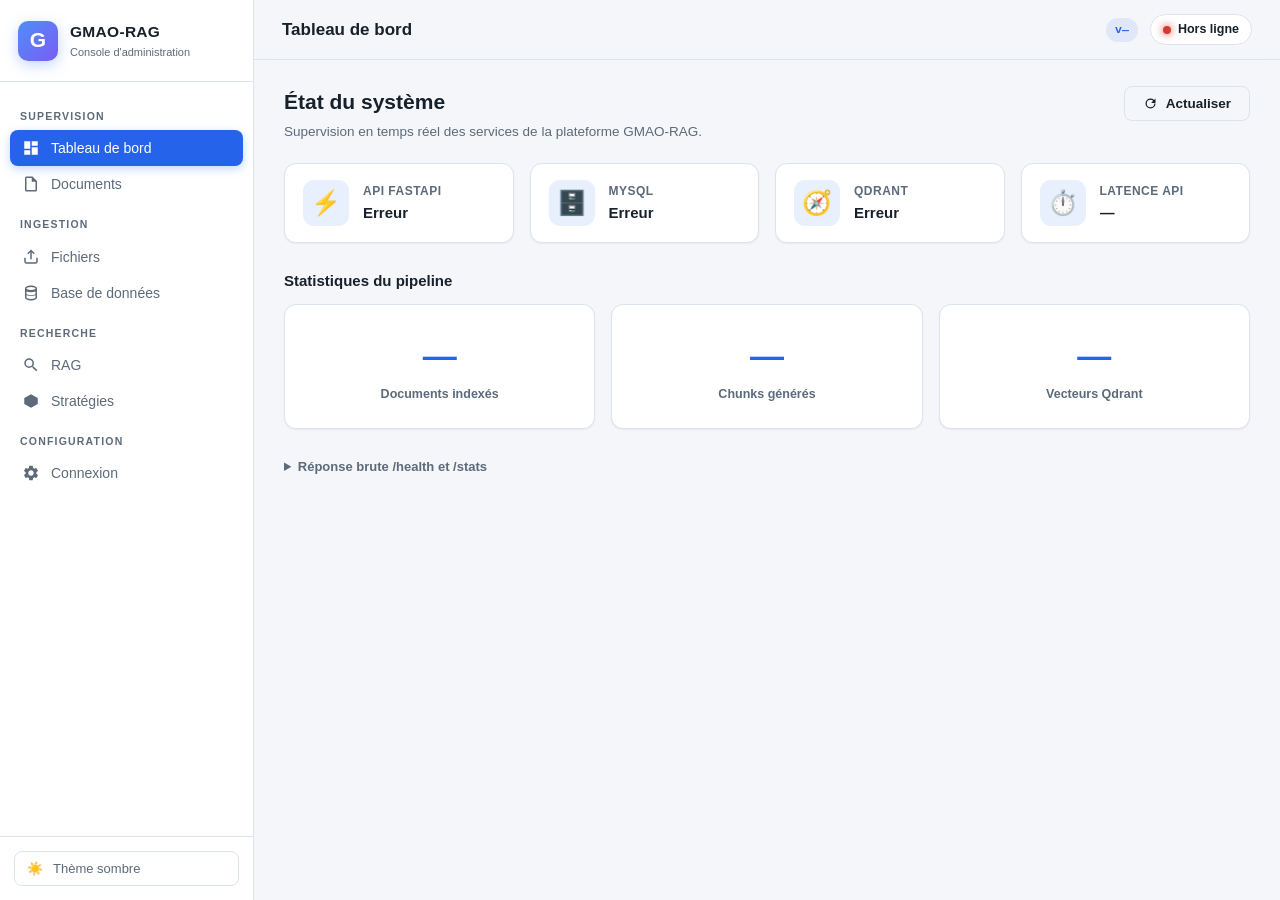
==== GMAO-RAG/static/index.html @ fc44004f "feat(gmao-ocr): add OCR microservice (QR decoding by photo, SVG/PNG/EPS)" ====
<!DOCTYPE html>
<html lang="fr" data-theme="dark">
<head>
  <meta charset="UTF-8">
  <meta name="viewport" content="width=device-width, initial-scale=1.0">
  <title>GMAO-RAG · Console d'administration</title>
  <link rel="icon" href="data:image/svg+xml,%3Csvg xmlns='http://www.w3.org/2000/svg' viewBox='0 0 32 32'%3E%3Crect width='32' height='32' rx='7' fill='%234f8ef7'/%3E%3Ctext x='16' y='22' font-size='16' font-family='Arial' font-weight='bold' fill='white' text-anchor='middle'%3EG%3C/text%3E%3C/svg%3E">
  <link rel="stylesheet" href="styles.css">
</head>
<body>

  <aside class="sidebar" id="sidebar">
    <div class="brand">
      <div class="brand-logo">G</div>
      <div class="brand-text">
        <span class="brand-name">GMAO-RAG</span>
        <span class="brand-sub">Console d'administration</span>
      </div>
    </div>

    <nav class="nav">
      <p class="nav-label">Supervision</p>
      <button class="nav-item active" data-section="dashboard">
        <svg viewBox="0 0 24 24"><path d="M3 13h8V3H3v10zm0 8h8v-6H3v6zm10 0h8V11h-8v10zm0-18v6h8V3h-8z"/></svg>
        Tableau de bord
      </button>
      <button class="nav-item" data-section="documents">
        <svg viewBox="0 0 24 24"><path d="M14 2H6a2 2 0 0 0-2 2v16a2 2 0 0 0 2 2h12a2 2 0 0 0 2-2V8l-6-6zm4 18H6V4h7v5h5v11z"/></svg>
        Documents
      </button>

      <p class="nav-label">Ingestion</p>
      <button class="nav-item" data-section="ingest-files">
        <svg viewBox="0 0 24 24"><path d="M19 13v5a1 1 0 0 1-1 1H6a1 1 0 0 1-1-1v-5H3v5a3 3 0 0 0 3 3h12a3 3 0 0 0 3-3v-5h-2zM11 5.83 8.41 8.41 7 7l5-5 5 5-1.41 1.41L13 5.83V15h-2V5.83z"/></svg>
        Fichiers
      </button>
      <button class="nav-item" data-section="ingest-db">
        <svg viewBox="0 0 24 24"><path d="M12 2C7.58 2 4 3.79 4 6v12c0 2.21 3.58 4 8 4s8-1.79 8-4V6c0-2.21-3.58-4-8-4zm0 2c3.87 0 6 1.5 6 2s-2.13 2-6 2-6-1.5-6-2 2.13-2 6-2zm6 14c0 .5-2.13 2-6 2s-6-1.5-6-2v-3.09C7.61 15.57 9.72 16 12 16s4.39-.43 6-1.09V18zm0-5c0 .5-2.13 2-6 2s-6-1.5-6-2V9.91C7.61 10.57 9.72 11 12 11s4.39-.43 6-1.09V13z"/></svg>
        Base de données
      </button>

      <p class="nav-label">Recherche</p>
      <button class="nav-item" data-section="rag">
        <svg viewBox="0 0 24 24"><path d="M15.5 14h-.79l-.28-.27A6.47 6.47 0 0 0 16 9.5 6.5 6.5 0 1 0 9.5 16c1.61 0 3.09-.59 4.23-1.57l.27.28v.79l5 4.99L20.49 19l-4.99-5zm-6 0C7 14 5 12 5 9.5S7 5 9.5 5 14 7 14 9.5 12 14 9.5 14z"/></svg>
        RAG
      </button>
      <button class="nav-item" data-section="strategies">
        <svg viewBox="0 0 24 24"><path d="M21 8l-9-5-9 5v8l9 5 9-5V8z"/><path d="M12 22v-9l9-5M12 13 3 8" fill="none" stroke-width="1"/></svg>
        Stratégies
      </button>

      <p class="nav-label">Configuration</p>
      <button class="nav-item" data-section="settings">
        <svg viewBox="0 0 24 24"><path d="M19.14 12.94c.04-.3.06-.61.06-.94 0-.32-.02-.64-.07-.94l2.03-1.58a.49.49 0 0 0 .12-.61l-1.92-3.32a.488.488 0 0 0-.59-.22l-2.39.96c-.5-.38-1.03-.7-1.62-.94l-.36-2.54a.484.484 0 0 0-.48-.41h-3.84c-.24 0-.43.17-.47.41l-.36 2.54c-.59.24-1.13.57-1.62.94l-2.39-.96c-.22-.08-.47 0-.59.22L2.74 8.87c-.12.21-.08.47.12.61l2.03 1.58c-.05.3-.09.63-.09.94s.02.64.07.94l-2.03 1.58a.49.49 0 0 0-.12.61l1.92 3.32c.12.22.37.29.59.22l2.39-.96c.5.38 1.03.7 1.62.94l.36 2.54c.05.24.24.41.48.41h3.84c.24 0 .44-.17.47-.41l.36-2.54c.59-.24 1.13-.56 1.62-.94l2.39.96c.22.08.47 0 .59-.22l1.92-3.32c.12-.22.07-.47-.12-.61l-2.01-1.58zM12 15.6A3.61 3.61 0 0 1 8.4 12c0-1.98 1.62-3.6 3.6-3.6s3.6 1.62 3.6 3.6-1.62 3.6-3.6 3.6z"/></svg>
        Connexion
      </button>
    </nav>

    <div class="sidebar-footer">
      <button class="theme-toggle" id="themeToggle" title="Basculer le thème">
        <span class="theme-icon-dark">🌙</span>
        <span class="theme-icon-light">☀️</span>
        <span id="themeLabel">Thème clair</span>
      </button>
    </div>
  </aside>

  <div class="main">

    <header class="topbar">
      <button class="burger" id="burgerBtn" aria-label="Menu">
        <span></span><span></span><span></span>
      </button>
      <h1 id="pageTitle">Tableau de bord</h1>
      <div class="topbar-right">
        <span class="version-badge" id="apiVersionBadge">v—</span>
        <div class="health-pill" id="healthPill">
          <span class="dot"></span><span id="healthPillText">Vérification…</span>
        </div>
      </div>
    </header>

    <main class="content">

      <!-- ═══════════ TABLEAU DE BORD ═══════════ -->
      <section class="section active" id="section-dashboard">
        <div class="section-head">
          <div>
            <h2>État du système</h2>
            <p class="section-desc">Supervision en temps réel des services de la plateforme GMAO-RAG.</p>
          </div>
          <button class="btn btn-outline" id="dashRefresh">
            <svg viewBox="0 0 24 24"><path d="M17.65 6.35A7.95 7.95 0 0 0 12 4a8 8 0 1 0 8 8h-2a6 6 0 1 1-6-6c1.66 0 3.14.69 4.22 1.78L13 11h7V4l-2.35 2.35z"/></svg>
            Actualiser
          </button>
        </div>

        <div class="grid grid-4">
          <div class="card status-card" id="cardApi">
            <div class="status-icon">⚡</div>
            <div class="status-body">
              <span class="status-name">API FastAPI</span>
              <span class="status-value" data-value>—</span>
            </div>
          </div>
          <div class="card status-card" id="cardMysql">
            <div class="status-icon">🗄️</div>
            <div class="status-body">
              <span class="status-name">MySQL</span>
              <span class="status-value" data-value>—</span>
            </div>
          </div>
          <div class="card status-card" id="cardQdrant">
            <div class="status-icon">🧭</div>
            <div class="status-body">
              <span class="status-name">Qdrant</span>
              <span class="status-value" data-value>—</span>
            </div>
          </div>
          <div class="card status-card" id="cardLatency">
            <div class="status-icon">⏱️</div>
            <div class="status-body">
              <span class="status-name">Latence API</span>
              <span class="status-value" data-value>—</span>
            </div>
          </div>
        </div>

        <h3 class="sub-title">Statistiques du pipeline</h3>
        <div class="grid grid-3">
          <div class="card stat-card">
            <span class="stat-number" id="statDocs">—</span>
            <span class="stat-label">Documents indexés</span>
          </div>
          <div class="card stat-card">
            <span class="stat-number" id="statChunks">—</span>
            <span class="stat-label">Chunks générés</span>
          </div>
          <div class="card stat-card">
            <span class="stat-number" id="statPoints">—</span>
            <span class="stat-label">Vecteurs Qdrant</span>
          </div>
        </div>

        <details class="raw-json">
          <summary>Réponse brute /health et /stats</summary>
          <pre id="dashRaw"></pre>
        </details>
      </section>

      <!-- ═══════════ DOCUMENTS ═══════════ -->
      <section class="section" id="section-documents">
        <div class="section-head">
          <div>
            <h2>Documents indexés</h2>
            <p class="section-desc">Consultez, détaillez ou supprimez les documents de la base de connaissances.</p>
          </div>
          <button class="btn btn-outline" id="docsRefresh">
            <svg viewBox="0 0 24 24"><path d="M17.65 6.35A7.95 7.95 0 0 0 12 4a8 8 0 1 0 8 8h-2a6 6 0 1 1-6-6c1.66 0 3.14.69 4.22 1.78L13 11h7V4l-2.35 2.35z"/></svg>
            Actualiser
          </button>
        </div>

        <div class="card table-card">
          <table class="table">
            <thead>
              <tr>
                <th>ID</th><th>Nom</th><th>Type</th><th>Chunks</th><th>Indexé</th><th class="th-actions">Actions</th>
              </tr>
            </thead>
            <tbody id="docsTbody"></tbody>
          </table>
          <div class="empty-state hidden" id="docsEmpty">
            <span class="empty-icon">📄</span>
            <p>Aucun document indexé pour le moment.</p>
            <p class="empty-hint">Utilisez l'onglet « Fichiers » pour ingérer vos premiers documents.</p>
          </div>
        </div>
      </section>

      <!-- ═══════════ INGESTION FICHIERS ═══════════ -->
      <section class="section" id="section-ingest-files">
        <div class="section-head">
          <div>
            <h2>Ingestion de fichiers</h2>
            <p class="section-desc">Chargez des documents dans le pipeline RAG (découpage, embedding, indexation).</p>
          </div>
        </div>

        <div class="card">
          <div class="dropzone" id="dropZone">
            <input type="file" id="fileInput" multiple
                   accept=".pdf,.docx,.txt,.md,.markdown,.csv,.json,.xlsx,.html,.htm">
            <div class="dropzone-inner">
              <span class="dropzone-icon">📥</span>
              <p><strong>Glissez-déposez</strong> vos fichiers ici<br>ou</p>
              <button type="button" class="btn btn-primary" id="btnPickFiles">Parcourir…</button>
              <p class="dropzone-formats">Formats acceptés : PDF · DOCX · TXT · MD · CSV · JSON · XLSX · HTML</p>
            </div>
          </div>

          <ul class="files-list" id="filesList"></ul>

          <div class="form-actions">
            <button class="btn btn-primary btn-lg" id="btnUpload" disabled>
              Lancer l'ingestion
            </button>
            <button class="btn btn-ghost" id="btnClearFiles" disabled>Vider la liste</button>
          </div>
        </div>

        <div id="ingestFilesResult"></div>
      </section>

      <!-- ═══════════ INGESTION BDD ═══════════ -->
      <section class="section" id="section-ingest-db">
        <div class="section-head">
          <div>
            <h2>Ingestion depuis MySQL</h2>
            <p class="section-desc">Indexez le contenu d'une table ou le résultat d'une requête SQL.</p>
          </div>
        </div>

        <form class="card form-grid" id="dbForm">
          <div class="field">
            <label for="dbHost">Hôte <span class="req">*</span></label>
            <input type="text" id="dbHost" value="mysql" required>
          </div>
          <div class="field">
            <label for="dbPort">Port</label>
            <input type="number" id="dbPort" value="3306" min="1" max="65535">
          </div>
          <div class="field">
            <label for="dbName">Base de données <span class="req">*</span></label>
            <input type="text" id="dbName" value="gmao_rag" required>
          </div>
          <div class="field">
            <label for="dbUser">Utilisateur <span class="req">*</span></label>
            <input type="text" id="dbUser" value="root" required>
          </div>
          <div class="field">
            <label for="dbPass">Mot de passe <span class="req">*</span></label>
            <input type="password" id="dbPass" required>
          </div>
          <div class="field">
            <label for="dbTable">Table <span class="req">*</span></label>
            <input type="text" id="dbTable" placeholder="ex : equipements" required>
          </div>
          <div class="field field-full">
            <label for="dbQuery">Requête SQL personnalisée <span class="opt">(optionnel — remplace la table)</span></label>
            <textarea id="dbQuery" rows="3" placeholder="SELECT * FROM equipements WHERE actif = 1"></textarea>
          </div>
          <div class="field">
            <label for="dbEquip">ID équipement <span class="opt">(optionnel)</span></label>
            <input type="number" id="dbEquip" placeholder="ex : 42">
          </div>
          <div class="field-pair">
            <div class="field">
              <label for="dbChunkSize">Taille des chunks</label>
              <input type="number" id="dbChunkSize" value="500" min="100" max="4000">
            </div>
            <div class="field">
              <label for="dbChunkOverlap">Chevauchement</label>
              <input type="number" id="dbChunkOverlap" value="50" min="0" max="1000">
            </div>
          </div>
          <div class="form-actions field-full">
            <button type="submit" class="btn btn-primary btn-lg" id="btnDbIngest">Indexer les données</button>
          </div>
        </form>

        <div id="dbResult"></div>
      </section>

      <!-- ═══════════ RECHERCHE RAG ═══════════ -->
      <section class="section" id="section-rag">
        <div class="section-head">
          <div>
            <h2>Recherche intelligente</h2>
            <p class="section-desc">Interrogez la base de connaissances avec récupération, reranking et génération.</p>
          </div>
        </div>

        <div class="seg-tabs" role="tablist">
          <button class="seg-tab active" data-ragtab="search">🔍 Recherche complète</button>
          <button class="seg-tab" data-ragtab="retrieve">📑 Chunks bruts</button>
          <button class="seg-tab" data-ragtab="rerank">📊 Re-ranking</button>
        </div>

        <div class="rag-panel active" id="rag-search">
          <form class="card form-col" id="searchForm">
            <div class="field">
              <label for="sQuery">Votre question <span class="req">*</span></label>
              <textarea id="sQuery" rows="3" placeholder="ex : Quelle est la procédure de vidange de la pompe P-101 ?" required></textarea>
            </div>
            <div class="form-row">
              <div class="field field-sm">
                <label for="sTopK">Top K</label>
                <input type="number" id="sTopK" value="5" min="1" max="50">
              </div>
              <label class="check">
                <input type="checkbox" id="sRerank" checked>
                <span>Re-ranking</span>
              </label>
              <label class="check">
                <input type="checkbox" id="sGenerate" checked>
                <span>Génération LLM</span>
              </label>
            </div>
            <div class="form-actions">
              <button type="submit" class="btn btn-primary btn-lg" id="btnSearch">Rechercher</button>
            </div>
          </form>
          <div id="searchResult"></div>
        </div>

        <div class="rag-panel" id="rag-retrieve">
          <form class="card form-col" id="retrieveForm">
            <div class="field">
              <label for="rQuery">Requête <span class="req">*</span></label>
              <textarea id="rQuery" rows="2" placeholder="Texte à rechercher dans les chunks…" required></textarea>
            </div>
            <div class="form-row">
              <div class="field field-sm">
                <label for="rTopK">Top K</label>
                <input type="number" id="rTopK" value="10" min="1" max="100">
              </div>
            </div>
            <div class="form-actions">
              <button type="submit" class="btn btn-primary btn-lg" id="btnRetrieve">Récupérer</button>
            </div>
          </form>
          <div id="retrieveResult"></div>
        </div>

        <div class="rag-panel" id="rag-rerank">
          <form class="card form-col" id="rerankForm">
            <div class="field">
              <label for="rrQuery">Requête <span class="req">*</span></label>
              <input type="text" id="rrQuery" placeholder="Question de référence" required>
            </div>
            <div class="field">
              <label for="rrCandidates">Candidats (JSON) <span class="req">*</span></label>
              <textarea id="rrCandidates" rows="7" required
                placeholder='[{"chunk_id": "c1", "content": "Texte du chunk…", "score": 0.42}]'></textarea>
            </div>
            <div class="form-row">
              <div class="field field-sm">
                <label for="rrTopK">Top K</label>
                <input type="number" id="rrTopK" min="1" placeholder="tous">
              </div>
            </div>
            <div class="form-actions">
              <button type="submit" class="btn btn-primary btn-lg" id="btnRerank">Re-classer</button>
            </div>
          </form>
          <div id="rerankResult"></div>
        </div>
      </section>

      <!-- ═══════════ STRATÉGIES ═══════════ -->
      <section class="section" id="section-strategies">
        <div class="section-head">
          <div>
            <h2>Stratégies disponibles</h2>
            <p class="section-desc">Composants enregistrés pour chaque couche du pipeline RAG.</p>
          </div>
          <button class="btn btn-outline" id="stratRefresh">
            <svg viewBox="0 0 24 24"><path d="M17.65 6.35A7.95 7.95 0 0 0 12 4a8 8 0 1 0 8 8h-2a6 6 0 1 1-6-6c1.66 0 3.14.69 4.22 1.78L13 11h7V4l-2.35 2.35z"/></svg>
            Actualiser
          </button>
        </div>

        <div class="grid grid-2">
          <div class="card strat-card">
            <h3>🔎 Récupération <span class="tag">retrieval</span></h3>
            <div class="chips" id="stratRetrieval"></div>
          </div>
          <div class="card strat-card">
            <h3>♻️ Re-ranking <span class="tag">reranker</span></h3>
            <div class="chips" id="stratReranker"></div>
          </div>
          <div class="card strat-card">
            <h3>🤖 LLM <span class="tag">génération</span></h3>
            <div class="chips" id="stratLlm"></div>
          </div>
          <div class="card strat-card">
            <h3>🧮 Embedding <span class="tag">vectorisation</span></h3>
            <div class="chips" id="stratEmbedding"></div>
          </div>
        </div>
      </section>

      <!-- ═══════════ CONNEXION ═══════════ -->
      <section class="section" id="section-settings">
        <div class="section-head">
          <div>
            <h2>Connexion à l'API</h2>
            <p class="section-desc">Configurez l'URL de l'API et votre clé d'authentification Bearer.</p>
          </div>
        </div>

        <form class="card form-col settings-card" id="cfgForm">
          <div class="field">
            <label for="cfgUrl">URL de l'API</label>
            <input type="url" id="cfgUrl" value="http://localhost:8000" placeholder="http://localhost:8000">
          </div>
          <div class="field">
            <label for="cfgToken">Clé API (RAG_API_KEY)</label>
            <div class="token-row">
              <input type="password" id="cfgToken" placeholder="VOTRE_TOKEN_SECU" autocomplete="off">
              <button type="button" class="btn btn-ghost" id="tokenToggle" title="Afficher / masquer">👁</button>
            </div>
            <p class="hint">Stockée uniquement dans le localStorage de votre navigateur.</p>
          </div>
          <div class="form-actions">
            <button type="button" class="btn btn-outline" id="btnTestConnexion">Tester la connexion</button>
            <button type="submit" class="btn btn-primary">Enregistrer</button>
          </div>
          <div id="cfgStatus"></div>
        </form>
      </section>

    </main>
  </div>

  <!-- Modal détail document -->
  <div class="modal-overlay hidden" id="docModal">
    <div class="modal">
      <div class="modal-head">
        <h3 id="docModalTitle">Détail du document</h3>
        <button class="modal-close" data-close="docModal">✕</button>
      </div>
      <div class="modal-body">
        <div id="docMeta" class="doc-meta"></div>
        <h4 class="sub-title">Chunks</h4>
        <div id="docChunks"></div>
      </div>
    </div>
  </div>

  <!-- Modal confirmation suppression -->
  <div class="modal-overlay hidden" id="confirmModal">
    <div class="modal modal-sm">
      <div class="modal-head">
        <h3>Confirmer la suppression</h3>
        <button class="modal-close" data-close="confirmModal">✕</button>
      </div>
      <div class="modal-body">
        <p id="confirmText">Cette action est irréversible.</p>
        <div class="form-actions">
          <button class="btn btn-ghost" data-close="confirmModal">Annuler</button>
          <button class="btn btn-danger" id="confirmYes">Supprimer</button>
        </div>
      </div>
    </div>
  </div>

  <div class="toasts" id="toasts"></div>

  <script src="app.js"></script>
</body>
</html>
---- GMAO-RAG/static/styles.css ----
:root {
  --sidebar-w: 254px;
  --radius: 12px;
  --radius-sm: 8px;
  --font: -apple-system, BlinkMacSystemFont, "Segoe UI", Roboto, "Helvetica Neue", Arial, sans-serif;
  --mono: "SF Mono", "Cascadia Code", Consolas, "Liberation Mono", monospace;
}

[data-theme="dark"] {
  --bg: #0b0f14;
  --bg-panel: #10151c;
  --card: #151b24;
  --card-hover: #1a2230;
  --border: #232d3b;
  --text: #e6edf3;
  --text-muted: #8b98a9;
  --accent: #4f8ef7;
  --accent-soft: rgba(79, 142, 247, 0.14);
  --accent-text: #7ab2ff;
  --success: #2ea86f;
  --success-soft: rgba(46, 168, 111, 0.15);
  --danger: #e5534b;
  --danger-soft: rgba(229, 83, 75, 0.13);
  --warning: #d29922;
  --warning-soft: rgba(210, 153, 34, 0.14);
  --shadow-sm: 0 1px 2px rgba(0, 0, 0, 0.3);
  --scrollbar: #2c3644;
}

[data-theme="light"] {
  --bg: #f4f6f9;
  --bg-panel: #ffffff;
  --card: #ffffff;
  --card-hover: #f0f4f9;
  --border: #dde3ec;
  --text: #17202b;
  --text-muted: #5c6a7a;
  --accent: #2563eb;
  --accent-soft: rgba(37, 99, 235, 0.10);
  --accent-text: #2563eb;
  --success: #178a58;
  --success-soft: rgba(23, 138, 88, 0.12);
  --danger: #d43a33;
  --danger-soft: rgba(212, 58, 51, 0.10);
  --warning: #b07d10;
  --warning-soft: rgba(176, 125, 16, 0.12);
  --shadow-sm: 0 1px 2px rgba(23, 32, 43, 0.06);
  --scrollbar: #c6cfda;
}

* { margin: 0; padding: 0; box-sizing: border-box; }
html { scroll-behavior: smooth; }

body {
  font-family: var(--font);
  background: var(--bg);
  color: var(--text);
  font-size: 14.5px;
  line-height: 1.55;
  transition: background 0.25s ease, color 0.25s ease;
}

::-webkit-scrollbar { width: 10px; height: 10px; }
::-webkit-scrollbar-track { background: transparent; }
::-webkit-scrollbar-thumb { background: var(--scrollbar); border-radius: 6px; }

.hidden { display: none !important; }

.sidebar {
  position: fixed;
  inset: 0 auto 0 0;
  width: var(--sidebar-w);
  background: var(--bg-panel);
  border-right: 1px solid var(--border);
  display: flex;
  flex-direction: column;
  z-index: 50;
  transition: transform 0.25s ease;
}

.brand {
  display: flex;
  align-items: center;
  gap: 12px;
  padding: 20px 18px;
  border-bottom: 1px solid var(--border);
}

.brand-logo {
  width: 40px;
  height: 40px;
  border-radius: 10px;
  background: linear-gradient(135deg, #4f8ef7, #7b5cf5);
  color: #fff;
  font-size: 21px;
  font-weight: 800;
  display: grid;
  place-items: center;
  box-shadow: 0 4px 14px rgba(79, 142, 247, 0.35);
  flex-shrink: 0;
}

.brand-name { display: block; font-weight: 700; font-size: 15.5px; letter-spacing: 0.3px; }
.brand-sub { display: block; font-size: 11px; color: var(--text-muted); }

.nav { flex: 1; overflow-y: auto; padding: 12px 10px; }

.nav-label {
  font-size: 10.5px;
  text-transform: uppercase;
  letter-spacing: 1.2px;
  color: var(--text-muted);
  padding: 14px 10px 6px;
  font-weight: 700;
}

.nav-item {
  display: flex;
  align-items: center;
  gap: 11px;
  width: 100%;
  padding: 9px 12px;
  border: none;
  background: none;
  color: var(--text-muted);
  font-family: inherit;
  font-size: 14px;
  font-weight: 500;
  border-radius: var(--radius-sm);
  cursor: pointer;
  transition: all 0.15s ease;
  text-align: left;
}
.nav-item svg { width: 18px; height: 18px; fill: currentColor; flex-shrink: 0; }
.nav-item:hover { background: var(--accent-soft); color: var(--text); }
.nav-item.active { background: var(--accent); color: #fff; box-shadow: 0 3px 10px rgba(79, 142, 247, 0.35); }

.sidebar-footer { padding: 14px; border-top: 1px solid var(--border); }

.theme-toggle {
  display: flex;
  align-items: center;
  gap: 10px;
  width: 100%;
  padding: 9px 12px;
  background: var(--card);
  border: 1px solid var(--border);
  border-radius: var(--radius-sm);
  color: var(--text-muted);
  font-family: inherit;
  font-size: 13px;
  cursor: pointer;
  transition: all 0.15s ease;
}
.theme-toggle:hover { border-color: var(--accent); color: var(--text); }
[data-theme="dark"] .theme-icon-dark { display: inline; }
[data-theme="dark"] .theme-icon-light { display: none; }
[data-theme="light"] .theme-icon-dark { display: none; }
[data-theme="light"] .theme-icon-light { display: inline; }

.main { margin-left: var(--sidebar-w); min-height: 100vh; display: flex; flex-direction: column; }

.topbar {
  position: sticky;
  top: 0;
  display: flex;
  align-items: center;
  gap: 16px;
  padding: 14px 28px;
  background: color-mix(in srgb, var(--bg) 82%, transparent);
  backdrop-filter: blur(10px);
  border-bottom: 1px solid var(--border);
  z-index: 40;
}
.topbar h1 { font-size: 17px; font-weight: 700; flex: 1; }
.topbar-right { display: flex; align-items: center; gap: 12px; }

.version-badge {
  font-family: var(--mono);
  font-size: 11.5px;
  padding: 3px 9px;
  border-radius: 20px;
  background: var(--accent-soft);
  color: var(--accent-text);
  font-weight: 600;
}

.health-pill {
  display: flex;
  align-items: center;
  gap: 7px;
  padding: 5px 12px;
  border-radius: 20px;
  font-size: 12.5px;
  font-weight: 600;
  background: var(--card);
  border: 1px solid var(--border);
}
.health-pill .dot { width: 8px; height: 8px; border-radius: 50%; background: var(--text-muted); }
.health-pill.ok .dot { background: var(--success); box-shadow: 0 0 8px var(--success); animation: pulse 2s infinite; }
.health-pill.warn .dot { background: var(--warning); box-shadow: 0 0 8px var(--warning); }
.health-pill.err .dot { background: var(--danger); box-shadow: 0 0 8px var(--danger); }
@keyframes pulse { 50% { opacity: 0.55; } }

.burger { display: none; background: none; border: none; cursor: pointer; padding: 6px; }
.burger span { display: block; width: 20px; height: 2px; background: var(--text); margin: 4px 0; border-radius: 2px; }

.content { padding: 26px 30px 60px; max-width: 1180px; width: 100%; margin: 0 auto; }

.section { display: none; animation: fadeIn 0.25s ease; }
.section.active { display: block; }
@keyframes fadeIn { from { opacity: 0; transform: translateY(6px); } to { opacity: 1; transform: none; } }

.section-head {
  display: flex;
  align-items: flex-start;
  justify-content: space-between;
  gap: 18px;
  margin-bottom: 20px;
}
.section-head h2 { font-size: 21px; font-weight: 700; }
.section-desc { color: var(--text-muted); font-size: 13.5px; margin-top: 3px; max-width: 640px; }

.sub-title { font-size: 15px; font-weight: 700; margin: 26px 0 12px; }

.card {
  background: var(--card);
  border: 1px solid var(--border);
  border-radius: var(--radius);
  padding: 20px;
  box-shadow: var(--shadow-sm);
}

.grid { display: grid; gap: 16px; margin-bottom: 8px; }
.grid-2 { grid-template-columns: repeat(2, 1fr); }
.grid-3 { grid-template-columns: repeat(3, 1fr); }
.grid-4 { grid-template-columns: repeat(4, 1fr); }

.status-card { display: flex; align-items: center; gap: 14px; padding: 16px 18px; }
.status-icon { font-size: 24px; width: 46px; height: 46px; display: grid; place-items: center; background: var(--accent-soft); border-radius: 11px; flex-shrink: 0; }
.status-body { display: flex; flex-direction: column; min-width: 0; }
.status-name { font-size: 12px; color: var(--text-muted); font-weight: 600; text-transform: uppercase; letter-spacing: 0.5px; }
.status-value { font-size: 15px; font-weight: 700; white-space: nowrap; overflow: hidden; text-overflow: ellipsis; }

.stat-card { text-align: center; padding: 24px 16px; }
.stat-number { display: block; font-size: 34px; font-weight: 800; color: var(--accent-text); font-variant-numeric: tabular-nums; }
.stat-label { font-size: 12.5px; color: var(--text-muted); font-weight: 600; }

.strat-card h3 { font-size: 14.5px; margin-bottom: 14px; display: flex; align-items: center; gap: 8px; }

.tag {
  font-size: 10.5px;
  font-weight: 600;
  padding: 2px 8px;
  border-radius: 12px;
  background: var(--accent-soft);
  color: var(--accent-text);
  font-family: var(--mono);
}

.chips { display: flex; flex-wrap: wrap; gap: 8px; }
.chip {
  padding: 6px 13px;
  border-radius: 20px;
  background: var(--card-hover);
  border: 1px solid var(--border);
  font-family: var(--mono);
  font-size: 12.5px;
  font-weight: 500;
}
.chip.on { border-color: var(--success); color: var(--success); background: var(--success-soft); }

.btn {
  display: inline-flex;
  align-items: center;
  justify-content: center;
  gap: 8px;
  padding: 9px 18px;
  border-radius: var(--radius-sm);
  border: 1px solid transparent;
  font-family: inherit;
  font-size: 13.5px;
  font-weight: 600;
  cursor: pointer;
  transition: all 0.15s ease;
  white-space: nowrap;
}
.btn svg { width: 15px; height: 15px; fill: currentColor; }
.btn:disabled { opacity: 0.5; cursor: not-allowed; }
.btn-lg { padding: 12px 26px; font-size: 14.5px; }

.btn-primary { background: var(--accent); color: #fff; box-shadow: 0 3px 10px rgba(79, 142, 247, 0.3); }
.btn-primary:hover:not(:disabled) { filter: brightness(1.1); transform: translateY(-1px); }
.btn-outline { background: transparent; border-color: var(--border); color: var(--text); }
.btn-outline:hover:not(:disabled) { border-color: var(--accent); color: var(--accent-text); background: var(--accent-soft); }
.btn-ghost { background: transparent; color: var(--text-muted); }
.btn-ghost:hover:not(:disabled) { color: var(--text); background: var(--card-hover); }
.btn-danger { background: var(--danger); color: #fff; }
.btn-danger:hover:not(:disabled) { filter: brightness(1.08); }
.btn-sm { padding: 5px 11px; font-size: 12px; border-radius: 7px; }

.spin { animation: rot 0.8s linear infinite; display: inline-block; }
@keyframes rot { to { transform: rotate(360deg); } }

.form-grid { display: grid; grid-template-columns: repeat(3, 1fr); gap: 16px; }
.form-col { display: flex; flex-direction: column; gap: 16px; margin-bottom: 18px; }
.field-pair { display: flex; gap: 12px; }
.field-pair .field { flex: 1; }
.field { display: flex; flex-direction: column; gap: 6px; }
.field-full { grid-column: 1 / -1; }
.field-sm { max-width: 140px; }
.field label { font-size: 12.5px; font-weight: 600; color: var(--text-muted); }
.req { color: var(--danger); }
.opt { font-weight: 400; opacity: 0.75; }

input[type="text"], input[type="url"], input[type="password"], input[type="number"], textarea, select {
  font-family: inherit;
  font-size: 13.5px;
  color: var(--text);
  background: var(--bg);
  border: 1px solid var(--border);
  border-radius: var(--radius-sm);
  padding: 9px 12px;
  outline: none;
  transition: border-color 0.15s ease, box-shadow 0.15s ease;
  width: 100%;
}
textarea { resize: vertical; font-family: var(--mono); font-size: 13px; line-height: 1.5; }
input:focus, textarea:focus { border-color: var(--accent); box-shadow: 0 0 0 3px var(--accent-soft); }
::placeholder { color: var(--text-muted); opacity: 0.65; }

.check { display: flex; align-items: center; gap: 8px; font-size: 13.5px; cursor: pointer; user-select: none; padding-top: 22px; }
.check input { accent-color: var(--accent); width: 16px; height: 16px; cursor: pointer; }

.form-row { display: flex; align-items: center; gap: 22px; flex-wrap: wrap; }
.form-actions { display: flex; gap: 12px; margin-top: 4px; }
.token-row { display: flex; gap: 8px; }
.hint { font-size: 12px; color: var(--text-muted); }
.settings-card { max-width: 560px; }

.dropzone {
  position: relative;
  border: 2px dashed var(--border);
  border-radius: var(--radius);
  padding: 38px 20px;
  text-align: center;
  transition: all 0.2s ease;
  cursor: pointer;
}
.dropzone input { display: none; }
.dropzone.dragover { border-color: var(--accent); background: var(--accent-soft); }
.dropzone-inner p { margin: 8px 0; color: var(--text-muted); }
.dropzone-icon { font-size: 38px; display: block; margin-bottom: 6px; }
.dropzone-formats { font-size: 12px !important; }

.files-list { list-style: none; margin-top: 16px; display: flex; flex-direction: column; gap: 8px; }
.file-item {
  display: flex;
  align-items: center;
  gap: 12px;
  padding: 10px 14px;
  background: var(--bg);
  border: 1px solid var(--border);
  border-radius: var(--radius-sm);
  font-size: 13px;
}
.file-item .fi-name { font-weight: 600; flex: 1; min-width: 0; overflow: hidden; text-overflow: ellipsis; white-space: nowrap; }
.file-item .fi-size { color: var(--text-muted); font-family: var(--mono); font-size: 12px; }
.file-item .fi-status { font-size: 12px; font-weight: 600; }
.file-item .fi-status.ok { color: var(--success); }
.file-item .fi-status.err { color: var(--danger); }
.file-item .fi-status.wait { color: var(--text-muted); }
.file-item .fi-remove { background: none; border: none; color: var(--text-muted); cursor: pointer; font-size: 15px; }
.file-item .fi-remove:hover { color: var(--danger); }

.table-card { padding: 0; overflow: hidden; }
.table { width: 100%; border-collapse: collapse; font-size: 13.5px; }
.table th {
  text-align: left;
  padding: 12px 16px;
  font-size: 11.5px;
  text-transform: uppercase;
  letter-spacing: 0.8px;
  color: var(--text-muted);
  border-bottom: 1px solid var(--border);
  background: var(--bg);
}
.table td { padding: 12px 16px; border-bottom: 1px solid var(--border); vertical-align: middle; }
.table tbody tr { transition: background 0.12s ease; }
.table tbody tr:hover { background: var(--card-hover); }
.table tbody tr:last-child td { border-bottom: none; }
.th-actions { text-align: right; }
.td-actions { text-align: right; white-space: nowrap; }
.mono { font-family: var(--mono); font-size: 12.5px; }
.doc-name { font-weight: 600; cursor: pointer; color: var(--accent-text); background: none; border: none; padding: 0; font-size: inherit; font-family: inherit; }
.doc-name:hover { text-decoration: underline; }

.badge {
  display: inline-block;
  padding: 3px 10px;
  border-radius: 14px;
  font-size: 11.5px;
  font-weight: 700;
}
.badge.ok { background: var(--success-soft); color: var(--success); }
.badge.err { background: var(--danger-soft); color: var(--danger); }
.badge.warn { background: var(--warning-soft); color: var(--warning); }
.badge.neutral { background: var(--card-hover); color: var(--text-muted); }

.empty-state { text-align: center; padding: 46px 20px; color: var(--text-muted); }
.empty-icon { font-size: 40px; display: block; margin-bottom: 10px; }
.empty-hint { font-size: 12.5px; opacity: 0.8; }

.seg-tabs {
  display: inline-flex;
  gap: 4px;
  background: var(--card);
  border: 1px solid var(--border);
  border-radius: 10px;
  padding: 4px;
  margin-bottom: 18px;
}
.seg-tab {
  padding: 8px 16px;
  border: none;
  background: none;
  color: var(--text-muted);
  font-family: inherit;
  font-size: 13px;
  font-weight: 600;
  border-radius: 7px;
  cursor: pointer;
  transition: all 0.15s ease;
}
.seg-tab:hover { color: var(--text); }
.seg-tab.active { background: var(--accent); color: #fff; }

.rag-panel { display: none; animation: fadeIn 0.25s ease; }
.rag-panel.active { display: block; }

.answer-box {
  border-left: 4px solid var(--accent);
  background: var(--accent-soft);
  padding: 18px 20px;
  border-radius: 0 var(--radius) var(--radius) 0;
  margin-bottom: 16px;
}
.answer-box h4 { font-size: 12px; text-transform: uppercase; letter-spacing: 1px; color: var(--accent-text); margin-bottom: 8px; }
.answer-box p { white-space: pre-wrap; font-size: 14.5px; line-height: 1.65; }

.result-meta {
  display: flex;
  flex-wrap: wrap;
  gap: 8px;
  align-items: center;
  margin-bottom: 16px;
  font-size: 12.5px;
  color: var(--text-muted);
}

.chunk-card { margin-bottom: 12px; }
.chunk-head { display: flex; align-items: center; gap: 10px; margin-bottom: 8px; flex-wrap: wrap; }
.rank-badge {
  width: 26px;
  height: 26px;
  border-radius: 8px;
  background: var(--accent);
  color: #fff;
  font-weight: 800;
  font-size: 12.5px;
  display: grid;
  place-items: center;
  flex-shrink: 0;
}
.chunk-src { font-weight: 600; font-size: 13px; }
.chunk-id { font-family: var(--mono); font-size: 11.5px; color: var(--text-muted); }
.score-wrap { display: flex; align-items: center; gap: 8px; margin-left: auto; min-width: 130px; }
.score-bar { flex: 1; height: 6px; border-radius: 4px; background: var(--card-hover); overflow: hidden; }
.score-fill { height: 100%; border-radius: 4px; background: linear-gradient(90deg, #4f8ef7, #2ea86f); transition: width 0.4s ease; }
.score-val { font-family: var(--mono); font-size: 11.5px; font-weight: 700; color: var(--accent-text); min-width: 44px; text-align: right; }
.chunk-content {
  font-size: 13px;
  line-height: 1.6;
  color: var(--text);
  background: var(--bg);
  border: 1px solid var(--border);
  border-radius: var(--radius-sm);
  padding: 12px 14px;
  max-height: 180px;
  overflow-y: auto;
  white-space: pre-wrap;
}

.citations-row { display: flex; flex-wrap: wrap; gap: 8px; margin-bottom: 18px; }

.raw-json { margin-top: 22px; }
.raw-json summary {
  cursor: pointer;
  font-size: 13px;
  font-weight: 600;
  color: var(--text-muted);
  user-select: none;
  padding: 6px 0;
}
.raw-json summary:hover { color: var(--text); }
.raw-json pre {
  margin-top: 10px;
  background: var(--bg-panel);
  border: 1px solid var(--border);
  border-radius: var(--radius-sm);
  padding: 16px;
  font-family: var(--mono);
  font-size: 12.5px;
  line-height: 1.55;
  overflow-x: auto;
  max-height: 420px;
  overflow-y: auto;
}
.j-key { color: #79b8ff; }
.j-str { color: #9ecbff; }
.j-num { color: #f8a95c; }
.j-bool { color: #ff7b72; }
.j-null { color: #ff7b72; }
[data-theme="light"] .j-key { color: #0550ae; }
[data-theme="light"] .j-str { color: #0a3069; }
[data-theme="light"] .j-num { color: #953800; }
[data-theme="light"] .j-bool, [data-theme="light"] .j-null { color: #cf222e; }

.alert {
  display: flex;
  gap: 10px;
  align-items: flex-start;
  padding: 13px 16px;
  border-radius: var(--radius-sm);
  font-size: 13.5px;
  margin-bottom: 14px;
  border: 1px solid transparent;
}
.alert.ok { background: var(--success-soft); color: var(--success); border-color: var(--success); }
.alert.err { background: var(--danger-soft); color: var(--danger); border-color: var(--danger); }
.alert.warn { background: var(--warning-soft); color: var(--warning); border-color: var(--warning); }

.modal-overlay {
  position: fixed;
  inset: 0;
  background: rgba(4, 8, 14, 0.62);
  backdrop-filter: blur(4px);
  display: grid;
  place-items: center;
  z-index: 100;
  padding: 20px;
}
.modal {
  background: var(--card);
  border: 1px solid var(--border);
  border-radius: var(--radius);
  width: 100%;
  max-width: 720px;
  max-height: 86vh;
  display: flex;
  flex-direction: column;
  box-shadow: var(--shadow);
  animation: modalIn 0.2s ease;
}
.modal-sm { max-width: 420px; }
@keyframes modalIn { from { opacity: 0; transform: scale(0.96) translateY(10px); } to { opacity: 1; transform: none; } }
.modal-head {
  display: flex;
  align-items: center;
  justify-content: space-between;
  padding: 16px 22px;
  border-bottom: 1px solid var(--border);
}
.modal-head h3 { font-size: 15.5px; }
.modal-close { background: none; border: none; color: var(--text-muted); font-size: 15px; cursor: pointer; padding: 4px 8px; border-radius: 6px; }
.modal-close:hover { color: var(--text); background: var(--card-hover); }
.modal-body { padding: 20px 22px; overflow-y: auto; }

.doc-meta { display: grid; grid-template-columns: repeat(3, 1fr); gap: 12px; margin-bottom: 18px; }
.meta-box { background: var(--bg); border: 1px solid var(--border); border-radius: var(--radius-sm); padding: 10px 14px; }
.meta-box .mk { display: block; font-size: 11px; text-transform: uppercase; letter-spacing: 0.6px; color: var(--text-muted); font-weight: 700; }
.meta-box .mv { font-size: 14px; font-weight: 600; word-break: break-all; }

.toasts {
  position: fixed;
  bottom: 22px;
  right: 22px;
  display: flex;
  flex-direction: column;
  gap: 10px;
  z-index: 200;
  max-width: 360px;
}
.toast {
  display: flex;
  align-items: center;
  gap: 10px;
  background: var(--card);
  color: var(--text);
  border: 1px solid var(--border);
  border-left: 4px solid var(--accent);
  border-radius: var(--radius-sm);
  padding: 12px 16px;
  font-size: 13.5px;
  box-shadow: var(--shadow-sm), 0 8px 24px rgba(0, 0, 0, 0.25);
  animation: toastIn 0.25s ease;
}
.toast.ok { border-left-color: var(--success); }
.toast.err { border-left-color: var(--danger); }
.toast.leaving { animation: toastOut 0.25s ease forwards; }
@keyframes toastIn { from { opacity: 0; transform: translateX(30px); } to { opacity: 1; transform: none; } }
@keyframes toastOut { to { opacity: 0; transform: translateX(30px); } }

@media (max-width: 1080px) {
  .grid-4 { grid-template-columns: repeat(2, 1fr); }
  .form-grid { grid-template-columns: repeat(2, 1fr); }
  .grid-3 { grid-template-columns: 1fr; }
}

@media (max-width: 860px) {
  .sidebar { transform: translateX(-100%); box-shadow: 0 0 40px rgba(0,0,0,.4); }
  .sidebar.open { transform: none; }
  .main { margin-left: 0; }
  .burger { display: block; }
  .content { padding: 20px 16px 50px; }
  .section-head { flex-direction: column; }
  .grid-2, .grid-4 { grid-template-columns: 1fr; }
  .form-grid { grid-template-columns: 1fr; }
  .doc-meta { grid-template-columns: 1fr 1fr; }
  .check { padding-top: 0; }
}
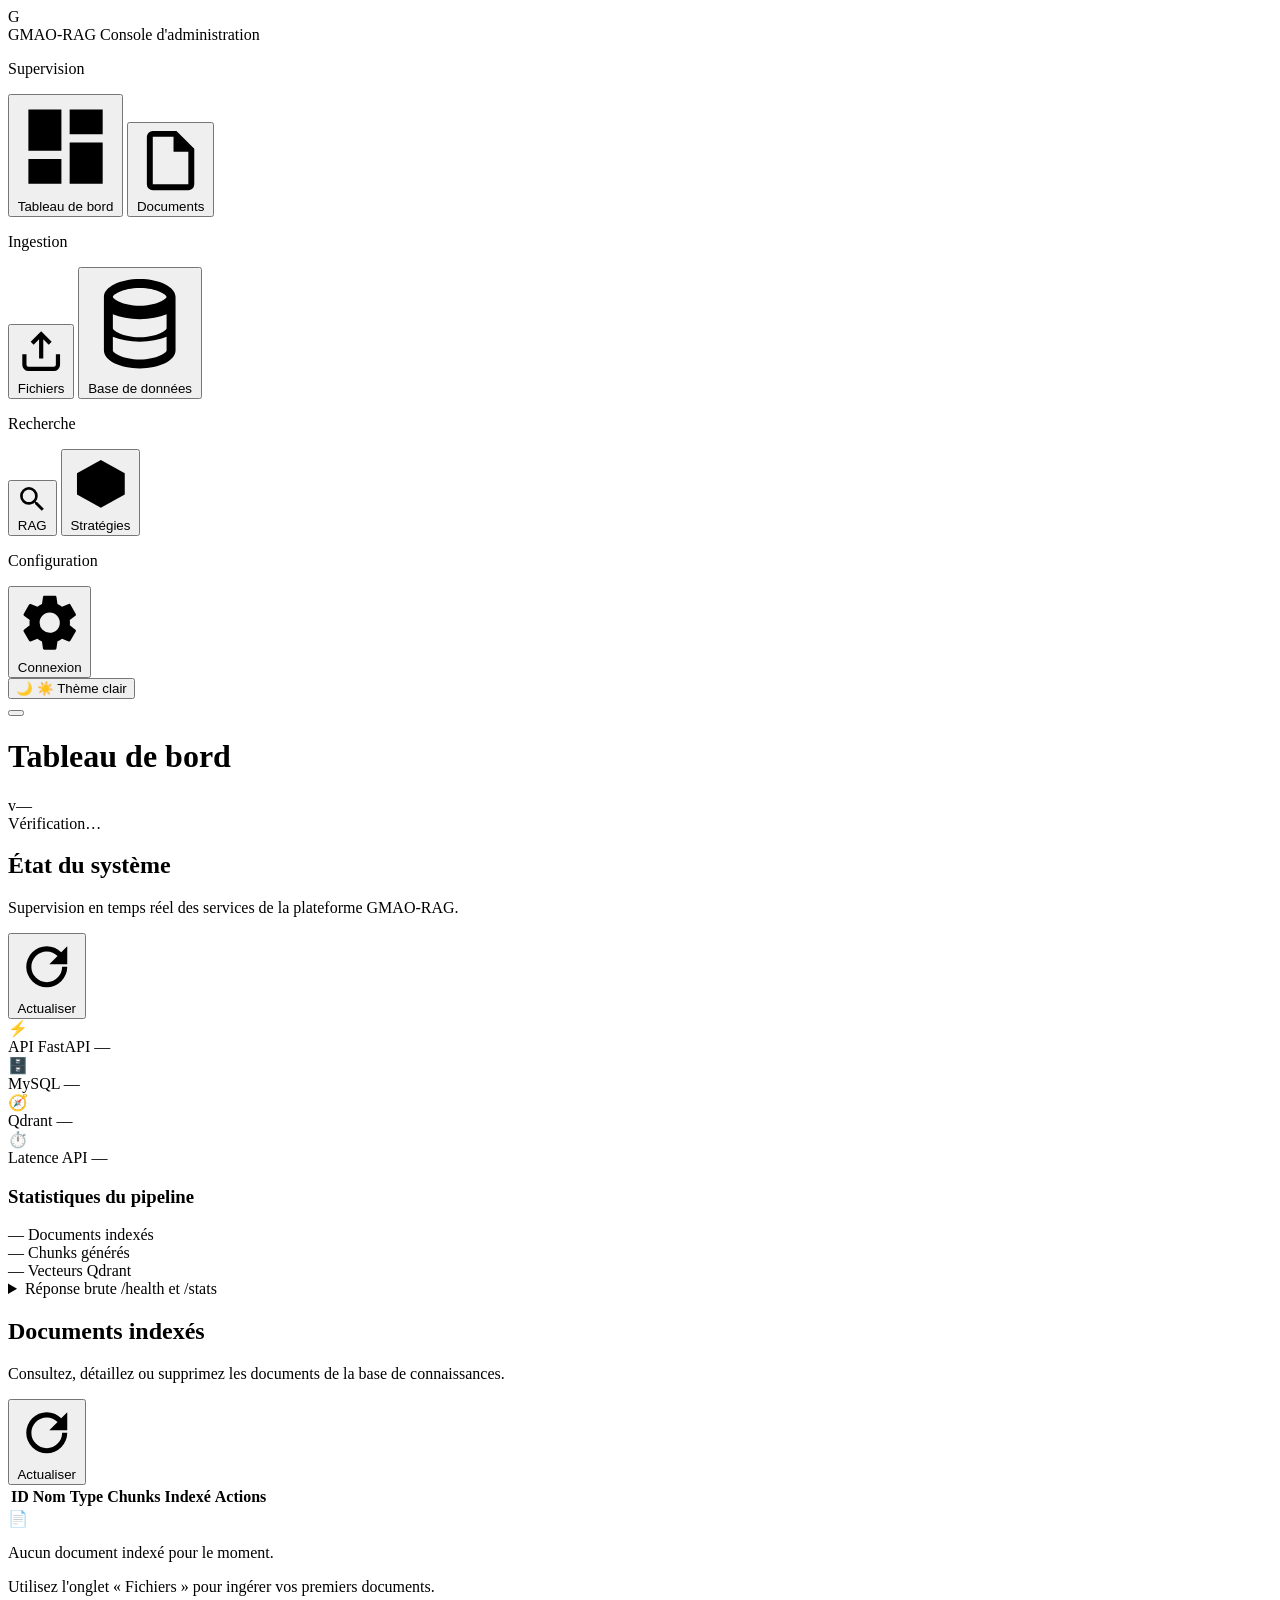
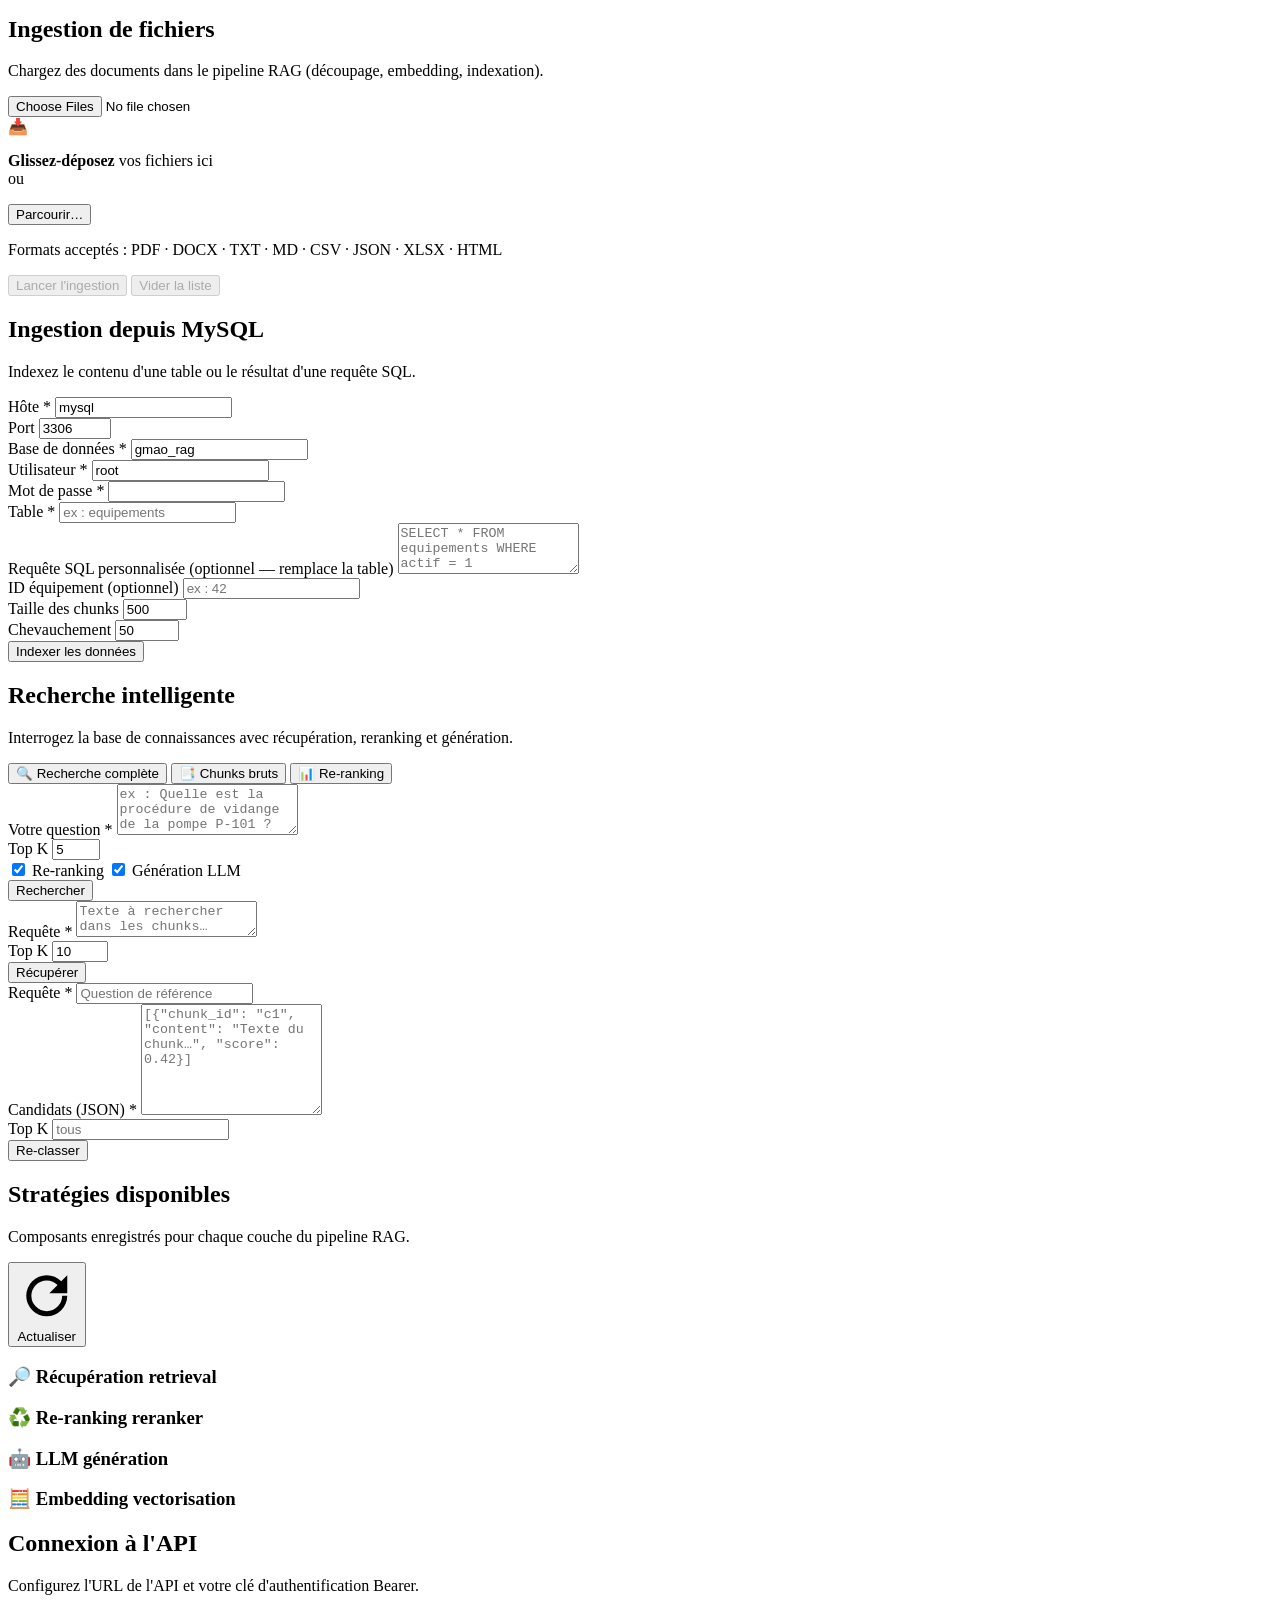
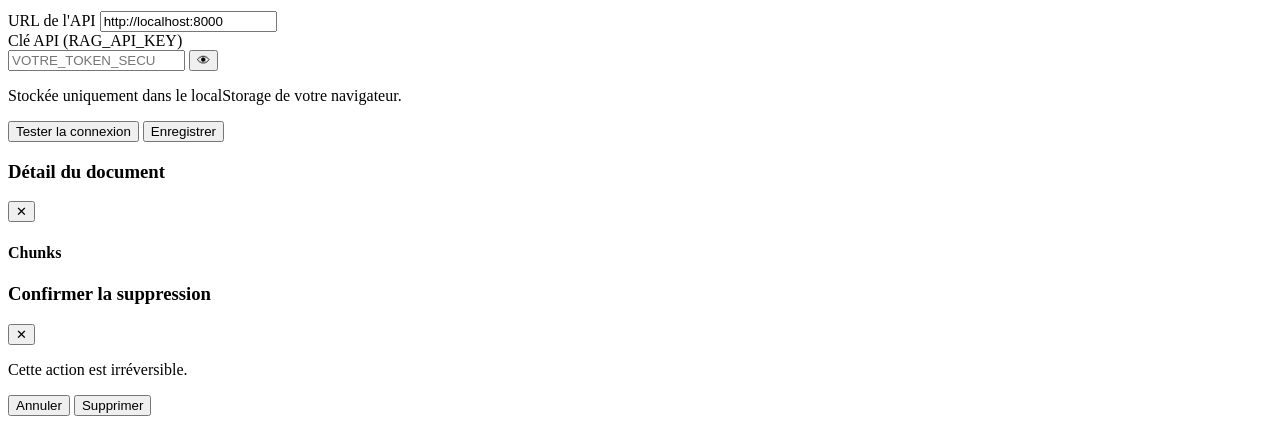
==== commit 8123bc9b: "last version ;-)" ====
--- a/GMAO-RAG/static/index.html
+++ b/GMAO-RAG/static/index.html
@@ -5,7 +5,7 @@
   <meta name="viewport" content="width=device-width, initial-scale=1.0">
   <title>GMAO-RAG · Console d'administration</title>
   <link rel="icon" href="data:image/svg+xml,%3Csvg xmlns='http://www.w3.org/2000/svg' viewBox='0 0 32 32'%3E%3Crect width='32' height='32' rx='7' fill='%234f8ef7'/%3E%3Ctext x='16' y='22' font-size='16' font-family='Arial' font-weight='bold' fill='white' text-anchor='middle'%3EG%3C/text%3E%3C/svg%3E">
-  <link rel="stylesheet" href="styles.css">
+  <link rel="stylesheet" href="/static/styles.css">
 </head>
 <body>
 
@@ -458,6 +458,6 @@
 
   <div class="toasts" id="toasts"></div>
 
-  <script src="app.js"></script>
+  <script src="/static/app.js"></script>
 </body>
 </html>
